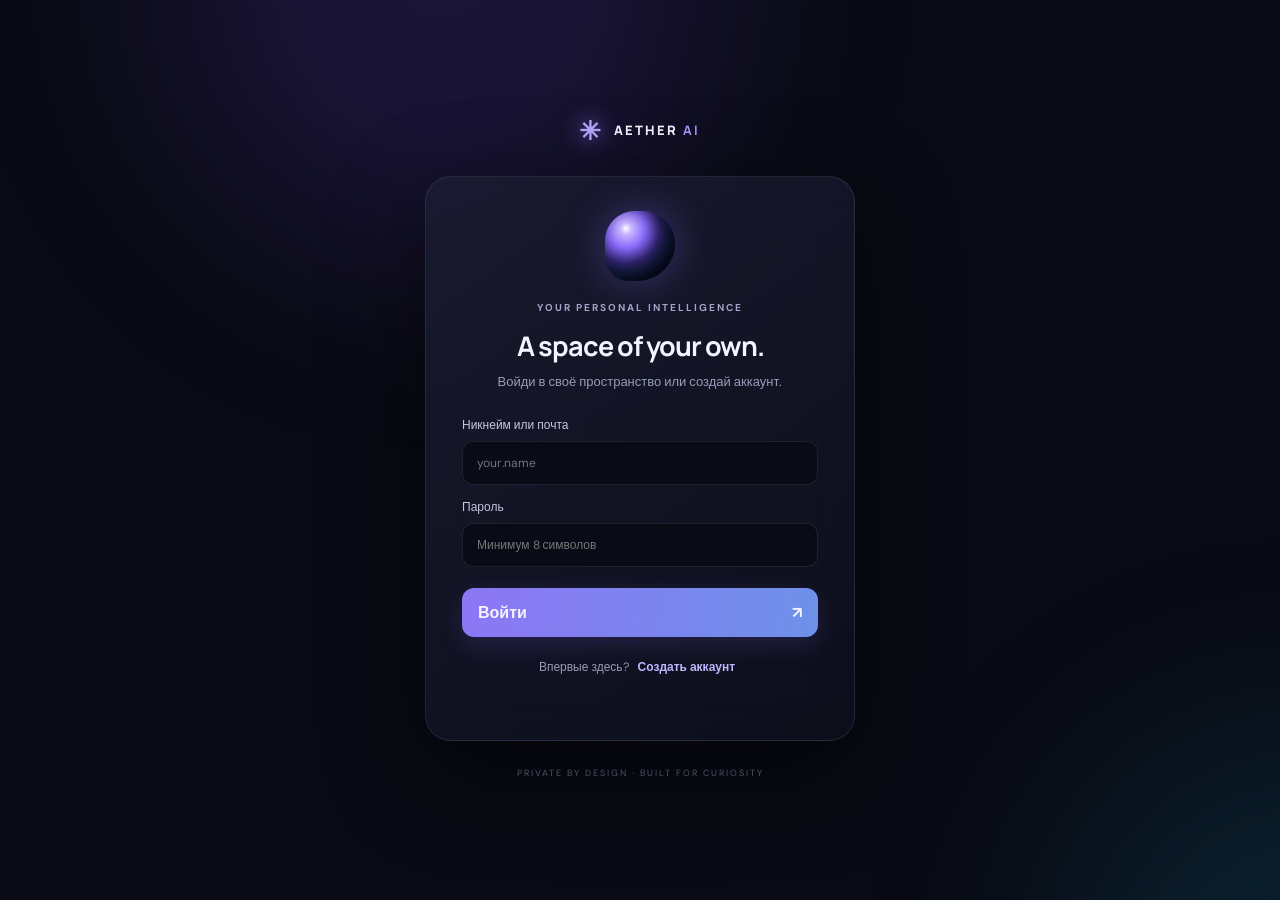
==== static/index.html @ 70b6709b "Rename index.html to static/index.html" ====
<!doctype html>
<html lang="ru">
<head>
  <meta charset="utf-8">
  <meta name="viewport" content="width=device-width, initial-scale=1, viewport-fit=cover">
  <meta name="theme-color" content="#090a13">
  <title>Aether AI — Your space to think</title>
  <link rel="preconnect" href="https://fonts.googleapis.com">
  <link href="https://fonts.googleapis.com/css2?family=DM+Sans:wght@400;500;600;700&family=Manrope:wght@400;500;600;700;800&display=swap" rel="stylesheet">
  <link rel="stylesheet" href="/static/styles.css">
</head>
<body>
  <div class="ambient ambient-a"></div><div class="ambient ambient-b"></div>
  <main id="authScreen" class="auth-screen">
    <div class="brand"><span class="brand-mark">✳</span><span>AETHER <b>AI</b></span></div>
    <section class="auth-card">
      <div class="auth-orb-mini"><span></span></div>
      <p class="eyebrow">YOUR PERSONAL INTELLIGENCE</p>
      <h1 id="authTitle">A space of your own.</h1>
      <p class="muted" id="authSubtitle">Войди в своё пространство или создай аккаунт.</p>
      <form id="authForm">
        <label>Никнейм или почта<input id="loginField" autocomplete="username" placeholder="your.name" required></label>
        <label id="emailLabel" class="hidden">Электронная почта<input id="emailField" type="email" autocomplete="email" placeholder="you@example.com"></label>
        <label>Пароль<input id="passwordField" type="password" autocomplete="current-password" minlength="8" placeholder="Минимум 8 символов" required></label>
        <button class="primary-btn" id="authSubmit" type="submit">Войти <span>↗</span></button>
      </form>
      <p class="auth-switch"><span id="switchText">Впервые здесь?</span> <button id="switchMode" type="button">Создать аккаунт</button></p>
      <p id="authError" class="error-line" role="status"></p>
    </section>
    <p class="auth-foot">PRIVATE BY DESIGN · BUILT FOR CURIOSITY</p>
  </main>

  <main id="appScreen" class="app-screen hidden">
    <aside class="sidebar">
      <a class="brand" href="#"><span class="brand-mark">✳</span><span>AETHER <b>AI</b></span></a>
      <button class="new-chat" id="newChat"><span>＋</span> Новый диалог</button>
      <div class="side-label">WORKSPACE</div>
      <button class="side-item active"><span>◉</span> Aether Assistant</button>
      <button class="side-item" id="futureEarth"><span>◎</span> Земля и погода <i>скоро</i></button>
      <button class="side-item" id="futureFiles"><span>⌘</span> Код и файлы <i>скоро</i></button>
      <div class="sidebar-bottom">
        <div class="status-pill"><span class="status-dot"></span> Система активна</div>
        <button class="user-chip" id="logoutBtn"><span class="avatar">A</span><span class="user-info"><b id="userName">Пользователь</b><small>Личный аккаунт</small></span><span class="logout-icon">↗</span></button>
      </div>
    </aside>
    <section class="workspace">
      <header class="topbar"><div class="mobile-brand"><span class="brand-mark">✳</span> AETHER AI</div><div class="top-caption"><span class="tiny-glow"></span> PERSONAL AI SPACE</div><button class="top-avatar" id="topLogout" title="Выйти">A</button></header>
      <div class="conversation" id="conversation">
        <div class="welcome-block" id="welcomeBlock">
          <div class="welcome-tag">AETHER · ONLINE</div>
          <h1>Think beyond<br><span>the ordinary.</span></h1>
          <p>Твоё пространство для идей, исследований и создания нового.</p>
        </div>
        <div class="orb-stage" id="orbStage" aria-label="Интерактивная сфера Aether AI">
          <div class="orb-halo halo-one"></div><div class="orb-halo halo-two"></div>
          <canvas id="orbCanvas" aria-label="Нажми, чтобы начать разговор"></canvas>
          <div class="orb-label" id="orbLabel"><span class="orb-label-dot"></span> TOUCH TO CONNECT</div>
        </div>
        <div class="quick-prompts" id="quickPrompts">
          <button data-prompt="Привет! Расскажи, что ты умеешь."><span>✧</span> Что ты умеешь?</button>
          <button data-prompt="Помоги придумать и спланировать новый проект."><span>⌁</span> Придумать проект</button>
          <button data-prompt="Объясни сложную идею простыми словами."><span>◌</span> Объяснить идею</button>
        </div>
        <div id="messages" class="messages" aria-live="polite"></div>
      </div>
      <footer class="composer-wrap">
        <form id="chatForm" class="composer">
          <button type="button" id="voiceButton" class="voice-btn" title="Голосовой ввод">⌁</button>
          <textarea id="messageInput" rows="1" placeholder="Спроси о чём угодно..." maxlength="8000"></textarea>
          <button type="submit" id="sendButton" class="send-btn" aria-label="Отправить">↑</button>
        </form>
        <div class="composer-note">Aether может ошибаться. Проверяй важную информацию.</div>
      </footer>
    </section>
  </main>
  <div id="toast" class="toast" role="status"></div>
  <script src="/static/app.js"></script>
</body>
</html>
---- static/styles.css ----
:root{color-scheme:dark;--bg:#090a13;--panel:rgba(20,22,38,.76);--line:rgba(208,213,255,.11);--text:#f4f3ff;--muted:#999bb8;--violet:#a78bfa;--cyan:#76e5ed;font-family:"DM Sans",sans-serif}*{box-sizing:border-box}body{margin:0;background:var(--bg);color:var(--text);min-height:100dvh;overflow:hidden}button,input,textarea{font:inherit}button{color:inherit;cursor:pointer}.ambient{position:fixed;pointer-events:none;filter:blur(100px);opacity:.22;border-radius:50%;z-index:0}.ambient-a{width:45vw;height:45vw;background:#563bb4;top:-24vw;left:12%}.ambient-b{width:38vw;height:38vw;background:#126a88;right:-20vw;bottom:-24vw}.hidden{display:none!important}.auth-screen{position:relative;z-index:1;min-height:100dvh;display:flex;flex-direction:column;align-items:center;justify-content:center;padding:28px 18px}.brand{display:flex;align-items:center;gap:10px;text-decoration:none;color:var(--text);font:800 13px Manrope,sans-serif;letter-spacing:2.1px}.brand b{color:#a99aff}.brand-mark{font-size:26px;color:#b5a6ff;text-shadow:0 0 22px #9274ff}.auth-screen>.brand{margin-bottom:28px}.auth-card{width:min(100%,430px);padding:34px 36px 25px;border:1px solid var(--line);border-radius:26px;background:linear-gradient(145deg,rgba(26,28,49,.88),rgba(13,15,28,.9));box-shadow:0 30px 100px #0007;backdrop-filter:blur(24px)}.auth-orb-mini{height:70px;width:70px;margin:0 auto 20px;border-radius:48% 52% 61% 39%;background:radial-gradient(circle at 30% 25%,#fff 0,#c9b6ff 8%,#8b6cff 27%,#3e2d88 48%,#142c54 68%,#0d101e 76%);box-shadow:inset -10px -10px 22px #060816,0 0 42px #8e6dff55;animation:float 5s ease-in-out infinite}.eyebrow,.welcome-tag,.side-label{font-size:10px;letter-spacing:2px;color:#a5a3ca;font-weight:700}.eyebrow{text-align:center}.auth-card h1{text-align:center;font:700 27px Manrope,sans-serif;letter-spacing:-1px;margin:13px 0 8px}.muted{text-align:center;color:var(--muted);font-size:13px;line-height:1.6;margin:0 0 25px}.auth-card label{display:block;font-size:12px;color:#c5c5df;margin:14px 0}.auth-card input{display:block;width:100%;margin-top:8px;padding:13px 14px;border-radius:11px;border:1px solid #ffffff16;background:#090b17;color:white;outline:none}.auth-card input:focus{border-color:#9c86ff99;box-shadow:0 0 0 3px #9274ff18}.primary-btn{width:100%;display:flex;justify-content:space-between;align-items:center;border:0;border-radius:12px;padding:14px 16px;margin-top:21px;background:linear-gradient(100deg,#8d76f5,#6d91e9);font-weight:700;box-shadow:0 8px 25px #7865e333}.primary-btn:disabled{opacity:.6}.auth-switch{text-align:center;color:var(--muted);font-size:12px;margin:21px 0 0}.auth-switch button{background:none;border:0;color:#c1b5ff;font-weight:700}.error-line{color:#ff9eae;font-size:12px;min-height:15px;text-align:center}.auth-foot{font-size:9px;letter-spacing:2px;color:#666985;margin-top:26px}.app-screen{position:relative;z-index:1;display:flex;height:100dvh;width:100vw}.sidebar{width:250px;flex:0 0 250px;border-right:1px solid var(--line);background:#0d0e19c9;backdrop-filter:blur(20px);padding:25px 16px 14px;display:flex;flex-direction:column}.sidebar .brand{padding:0 10px 34px}.new-chat{width:100%;text-align:left;padding:12px 13px;border:1px solid #a99aff30;background:#a18aff0b;border-radius:12px;font-size:12px}.new-chat span{font-size:18px;margin-right:8px;color:#b9a9ff}.side-label{margin:31px 10px 12px;font-size:9px}.side-item{display:flex;align-items:center;gap:11px;width:100%;border:0;background:transparent;text-align:left;color:#a8a9c1;border-radius:10px;padding:12px 10px;font-size:12px;margin:2px 0}.side-item span{font-size:17px;color:#a9a1e7}.side-item.active{color:#f3f0ff;background:#a99aff15}.side-item i{font-size:9px;color:#6f718b;font-style:normal;margin-left:auto}.sidebar-bottom{margin-top:auto}.status-pill{font-size:10px;color:#9ea4bb;padding:12px 10px;display:flex;align-items:center;gap:8px}.status-dot{width:6px;height:6px;border-radius:50%;background:#65e0b0;box-shadow:0 0 10px #65e0b0}.user-chip{display:flex;align-items:center;gap:10px;padding:11px 8px;width:100%;background:transparent;border:1px solid var(--line);border-radius:12px;text-align:left}.avatar,.top-avatar{display:grid;place-items:center;border-radius:50%;background:linear-gradient(140deg,#9e8cff,#5b78bb);font-weight:700}.avatar{width:32px;height:32px;font-size:12px}.user-info{display:flex;flex-direction:column;gap:3px;min-width:0}.user-info b{font-size:11px}.user-info small{font-size:9px;color:var(--muted)}.logout-icon{margin-left:auto;color:#8588a4}.workspace{display:flex;flex-direction:column;min-width:0;flex:1}.topbar{height:62px;flex:0 0 62px;display:flex;align-items:center;justify-content:center;border-bottom:1px solid var(--line);position:relative}.top-caption{font-size:9px;letter-spacing:2px;color:#8587a7;display:flex;align-items:center;gap:9px}.tiny-glow{width:5px;height:5px;border-radius:50%;background:#9c88ff;box-shadow:0 0 10px #9c88ff}.top-avatar{position:absolute;right:24px;width:30px;height:30px;border:0;font-size:11px}.mobile-brand{display:none}.conversation{flex:1;min-height:0;overflow-y:auto;display:flex;flex-direction:column;align-items:center;padding:20px 24px 0;scrollbar-width:thin;scrollbar-color:#292a42 transparent}.welcome-block{text-align:center;margin-top:clamp(8px,4vh,42px);z-index:1}.welcome-tag{display:inline-block;border:1px solid #a998ff2e;background:#a998ff0b;border-radius:30px;padding:7px 11px;font-size:8px;letter-spacing:1.6px}.welcome-block h1{font:600 clamp(31px,4vw,49px)/1.13 Manrope,sans-serif;letter-spacing:-2px;margin:17px 0 10px}.welcome-block h1 span{background:linear-gradient(90deg,#c5b6ff,#7ddde9,#a78bfa);background-clip:text;color:transparent}.welcome-block p{font-size:12px;color:var(--muted);margin:0}.orb-stage{position:relative;width:min(39vw,350px);height:min(39vw,350px);min-width:230px;min-height:230px;max-width:350px;max-height:350px;margin:0 auto;display:grid;place-items:center;touch-action:pan-y;cursor:pointer;user-select:none}.orb-stage canvas{position:relative;width:100%;height:100%;z-index:2;filter:drop-shadow(0 0 30px #6b58e433)}.orb-halo{position:absolute;border-radius:50%;pointer-events:none}.halo-one{width:77%;height:77%;border:1px solid #b6a5ff13;box-shadow:0 0 70px #7862ff15,inset 0 0 60px #7c61ff0a}.halo-two{width:96%;height:96%;border:1px solid #83e8ef0a;transform:rotateX(66deg) rotate(-25deg)}.orb-label{position:absolute;bottom:4px;display:flex;align-items:center;gap:7px;font-size:8px;letter-spacing:2px;color:#9b9db9;z-index:3;pointer-events:none}.orb-label-dot{width:5px;height:5px;border-radius:50%;background:#a18cff;box-shadow:0 0 8px #a18cff}.quick-prompts{display:flex;flex-wrap:wrap;justify-content:center;gap:9px;margin:7px 0 24px;max-width:700px}.quick-prompts button{border:1px solid var(--line);border-radius:30px;background:#ffffff04;color:#c3c3db;font-size:11px;padding:10px 14px}.quick-prompts button span{color:#b3a0ff;margin-right:6px}.quick-prompts button:hover{background:#a18cff12;border-color:#a18cff44}.messages{width:min(100%,760px);display:flex;flex-direction:column;gap:15px;padding:8px 0 22px}.message{display:flex;gap:10px;max-width:92%;animation:rise .25s ease-out}.message.user{align-self:flex-end;flex-direction:row-reverse}.message .message-avatar{width:27px;height:27px;flex:0 0 27px;border-radius:50%;display:grid;place-items:center;background:#a18cff19;color:#c1b4ff;font-size:12px}.message.user .message-avatar{background:#243451;color:#a7dbe9}.message-body{font-size:13px;line-height:1.65;white-space:pre-wrap;overflow-wrap:anywhere;padding:10px 13px;border:1px solid var(--line);border-radius:4px 14px 14px 14px;background:#151626aa}.message.user .message-body{background:#28263e;border-radius:14px 4px 14px 14px}.composer-wrap{width:min(100%,820px);padding:10px 22px 17px;margin:0 auto}.composer{display:flex;align-items:flex-end;gap:10px;border:1px solid #b9b5e326;background:#151624df;border-radius:17px;padding:9px 10px;box-shadow:0 10px 50px #0002}.composer:focus-within{border-color:#a18cff66}.composer textarea{flex:1;min-width:0;max-height:150px;resize:none;outline:none;border:0;background:transparent;color:white;padding:10px 0;font-size:13px;line-height:1.5}.composer textarea::placeholder{color:#73758f}.voice-btn,.send-btn{width:37px;height:37px;flex:0 0 37px;border-radius:12px;border:1px solid var(--line);background:#ffffff06;color:#c2b7ff;font-size:22px}.send-btn{background:linear-gradient(135deg,#a18cff,#6d9ee9);color:white;border:0;font-size:21px}.voice-btn.listening{background:#632e4c;color:#ffb7d4;box-shadow:0 0 0 4px #ff75b01b}.composer-note{text-align:center;color:#676a86;font-size:9px;margin-top:9px}.toast{position:fixed;bottom:24px;left:50%;transform:translate(-50%,20px);opacity:0;pointer-events:none;background:#27283c;border:1px solid var(--line);border-radius:12px;padding:11px 15px;font-size:12px;z-index:10;transition:.25s}.toast.show{opacity:1;transform:translate(-50%,0)}@keyframes float{50%{transform:translateY(-6px) rotate(8deg)}}@keyframes rise{from{opacity:0;transform:translateY(7px)}to{opacity:1;transform:translateY(0)}}@media(min-width:1200px){.conversation{padding-top:25px}.welcome-block{margin-top:3vh}}@media(max-width:700px){body{overflow:hidden}.sidebar{display:none}.topbar{height:52px;flex-basis:52px;justify-content:flex-start;padding-left:18px}.top-caption{display:none}.mobile-brand{display:flex;align-items:center;gap:8px;font:800 11px Manrope;letter-spacing:1.5px}.mobile-brand .brand-mark{font-size:20px}.top-avatar{right:16px}.conversation{padding:10px 15px 0}.welcome-block{margin-top:3vh}.welcome-block h1{font-size:36px;letter-spacing:-1.5px}.welcome-block p{max-width:300px;line-height:1.5}.orb-stage{width:min(78vw,330px);height:min(78vw,330px);min-width:220px;min-height:220px;margin-top:3px}.quick-prompts{margin:0 0 12px;gap:7px}.quick-prompts button{font-size:10px;padding:9px 11px}.composer-wrap{padding:8px 11px max(12px,env(safe-area-inset-bottom))}.composer{border-radius:15px;gap:7px;padding:7px}.composer textarea{font-size:14px}.composer-note{font-size:8px}.auth-card{padding:28px 23px 22px}.auth-card h1{font-size:24px}.message{max-width:98%}}@media(max-height:720px) and (min-width:701px){.welcome-block{margin-top:0}.welcome-block h1{font-size:34px}.orb-stage{width:250px;height:250px;min-width:250px;min-height:250px}.quick-prompts{margin-bottom:8px}}@media(prefers-reduced-motion:reduce){*,*::before,*::after{animation-duration:.01ms!important;transition-duration:.01ms!important;scroll-behavior:auto!important}}
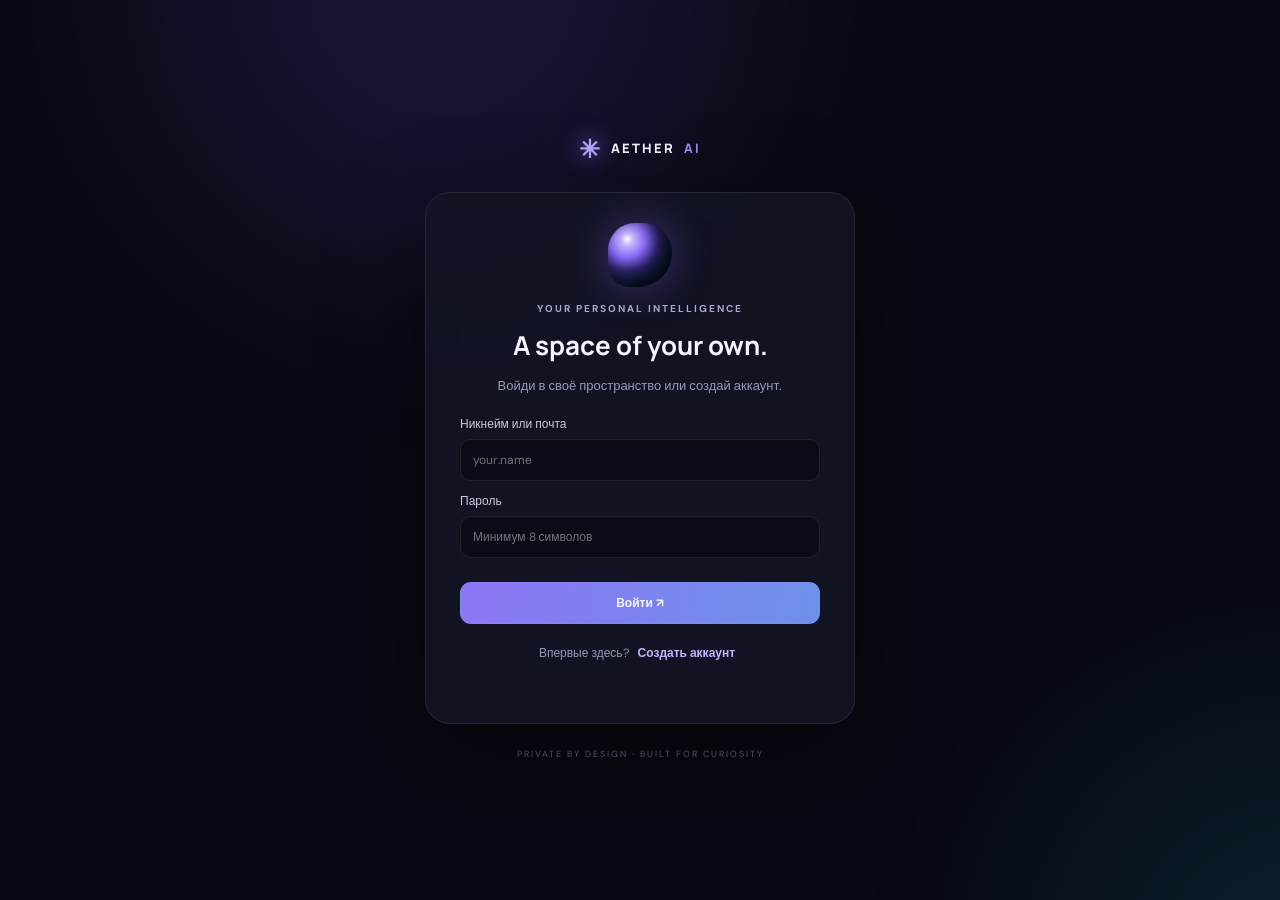
==== commit c4a59ac1: "Rename index.html to static/index.html" ====
--- a/static/index.html
+++ b/static/index.html
@@ -1,79 +1,9 @@
-<!doctype html>
-<html lang="ru">
-<head>
-  <meta charset="utf-8">
-  <meta name="viewport" content="width=device-width, initial-scale=1, viewport-fit=cover">
-  <meta name="theme-color" content="#090a13">
-  <title>Aether AI — Your space to think</title>
-  <link rel="preconnect" href="https://fonts.googleapis.com">
-  <link href="https://fonts.googleapis.com/css2?family=DM+Sans:wght@400;500;600;700&family=Manrope:wght@400;500;600;700;800&display=swap" rel="stylesheet">
-  <link rel="stylesheet" href="/static/styles.css">
-</head>
-<body>
-  <div class="ambient ambient-a"></div><div class="ambient ambient-b"></div>
-  <main id="authScreen" class="auth-screen">
-    <div class="brand"><span class="brand-mark">✳</span><span>AETHER <b>AI</b></span></div>
-    <section class="auth-card">
-      <div class="auth-orb-mini"><span></span></div>
-      <p class="eyebrow">YOUR PERSONAL INTELLIGENCE</p>
-      <h1 id="authTitle">A space of your own.</h1>
-      <p class="muted" id="authSubtitle">Войди в своё пространство или создай аккаунт.</p>
-      <form id="authForm">
-        <label>Никнейм или почта<input id="loginField" autocomplete="username" placeholder="your.name" required></label>
-        <label id="emailLabel" class="hidden">Электронная почта<input id="emailField" type="email" autocomplete="email" placeholder="you@example.com"></label>
-        <label>Пароль<input id="passwordField" type="password" autocomplete="current-password" minlength="8" placeholder="Минимум 8 символов" required></label>
-        <button class="primary-btn" id="authSubmit" type="submit">Войти <span>↗</span></button>
-      </form>
-      <p class="auth-switch"><span id="switchText">Впервые здесь?</span> <button id="switchMode" type="button">Создать аккаунт</button></p>
-      <p id="authError" class="error-line" role="status"></p>
-    </section>
-    <p class="auth-foot">PRIVATE BY DESIGN · BUILT FOR CURIOSITY</p>
-  </main>
-
-  <main id="appScreen" class="app-screen hidden">
-    <aside class="sidebar">
-      <a class="brand" href="#"><span class="brand-mark">✳</span><span>AETHER <b>AI</b></span></a>
-      <button class="new-chat" id="newChat"><span>＋</span> Новый диалог</button>
-      <div class="side-label">WORKSPACE</div>
-      <button class="side-item active"><span>◉</span> Aether Assistant</button>
-      <button class="side-item" id="futureEarth"><span>◎</span> Земля и погода <i>скоро</i></button>
-      <button class="side-item" id="futureFiles"><span>⌘</span> Код и файлы <i>скоро</i></button>
-      <div class="sidebar-bottom">
-        <div class="status-pill"><span class="status-dot"></span> Система активна</div>
-        <button class="user-chip" id="logoutBtn"><span class="avatar">A</span><span class="user-info"><b id="userName">Пользователь</b><small>Личный аккаунт</small></span><span class="logout-icon">↗</span></button>
-      </div>
-    </aside>
-    <section class="workspace">
-      <header class="topbar"><div class="mobile-brand"><span class="brand-mark">✳</span> AETHER AI</div><div class="top-caption"><span class="tiny-glow"></span> PERSONAL AI SPACE</div><button class="top-avatar" id="topLogout" title="Выйти">A</button></header>
-      <div class="conversation" id="conversation">
-        <div class="welcome-block" id="welcomeBlock">
-          <div class="welcome-tag">AETHER · ONLINE</div>
-          <h1>Think beyond<br><span>the ordinary.</span></h1>
-          <p>Твоё пространство для идей, исследований и создания нового.</p>
-        </div>
-        <div class="orb-stage" id="orbStage" aria-label="Интерактивная сфера Aether AI">
-          <div class="orb-halo halo-one"></div><div class="orb-halo halo-two"></div>
-          <canvas id="orbCanvas" aria-label="Нажми, чтобы начать разговор"></canvas>
-          <div class="orb-label" id="orbLabel"><span class="orb-label-dot"></span> TOUCH TO CONNECT</div>
-        </div>
-        <div class="quick-prompts" id="quickPrompts">
-          <button data-prompt="Привет! Расскажи, что ты умеешь."><span>✧</span> Что ты умеешь?</button>
-          <button data-prompt="Помоги придумать и спланировать новый проект."><span>⌁</span> Придумать проект</button>
-          <button data-prompt="Объясни сложную идею простыми словами."><span>◌</span> Объяснить идею</button>
-        </div>
-        <div id="messages" class="messages" aria-live="polite"></div>
-      </div>
-      <footer class="composer-wrap">
-        <form id="chatForm" class="composer">
-          <button type="button" id="voiceButton" class="voice-btn" title="Голосовой ввод">⌁</button>
-          <textarea id="messageInput" rows="1" placeholder="Спроси о чём угодно..." maxlength="8000"></textarea>
-          <button type="submit" id="sendButton" class="send-btn" aria-label="Отправить">↑</button>
-        </form>
-        <div class="composer-note">Aether может ошибаться. Проверяй важную информацию.</div>
-      </footer>
-    </section>
-  </main>
-  <div id="toast" class="toast" role="status"></div>
-  <script src="/static/app.js"></script>
-</body>
-</html>
+<!doctype html><html lang="ru"><head><meta charset="utf-8"><meta name="viewport" content="width=device-width,initial-scale=1,viewport-fit=cover"><meta name="theme-color" content="#080a13"><title>Aether AI — Intelligence, beyond</title><link rel="preconnect" href="https://fonts.googleapis.com"><link href="https://fonts.googleapis.com/css2?family=DM+Sans:wght@400;500;600;700&family=Manrope:wght@400;500;600;700;800&display=swap" rel="stylesheet"><link rel="stylesheet" href="https://cesium.com/downloads/cesiumjs/releases/1.127/Build/Cesium/Widgets/widgets.css"><link rel="stylesheet" href="/static/styles.css"></head><body><div class="ambient a"></div><div class="ambient b"></div>
+<main id="authScreen" class="auth-screen"><div class="brand"><span class="brand-mark">✳</span>AETHER <b>AI</b></div><section class="auth-card"><div class="auth-orb-mini"></div><p class="eyebrow">YOUR PERSONAL INTELLIGENCE</p><h1 id="authTitle">A space of your own.</h1><p class="muted" id="authSubtitle">Войди в своё пространство или создай аккаунт.</p><form id="authForm"><label id="loginLabel">Никнейм или почта<input id="loginField" autocomplete="username" required placeholder="your.name"></label><label id="emailLabel" class="hidden">Электронная почта<input id="emailField" type="email" autocomplete="email"></label><label>Пароль<input id="passwordField" type="password" minlength="8" autocomplete="current-password" required placeholder="Минимум 8 символов"></label><button class="primary" id="authSubmit">Войти ↗</button></form><p class="auth-switch"><span id="switchText">Впервые здесь?</span> <button id="switchMode" type="button">Создать аккаунт</button></p><p id="authError" class="error" role="status"></p></section><p class="foot">PRIVATE BY DESIGN · BUILT FOR CURIOSITY</p></main>
+<main id="appScreen" class="app hidden"><aside class="sidebar"><a class="brand"><span class="brand-mark">✳</span>AETHER <b>AI</b></a><button id="newChat" class="new-chat">＋ Новый диалог</button><div class="side-label">WORKSPACE</div><button class="nav active" data-view="chat">◉ <span>AI Assistant</span></button><button class="nav" data-view="earth">◎ <span>Земля и погода</span></button><button class="nav" data-view="create">✧ <span>Создание</span></button><button class="nav" data-view="github">⌘ <span>GitHub Lab</span></button><div class="side-bottom"><div id="integrationStatus" class="status">Проверка интеграций…</div><button id="logoutBtn" class="user-chip"><span class="avatar">A</span><span><b id="userName">Пользователь</b><small>Личный аккаунт</small></span><span class="logout-icon">↗</span></button></div></aside>
+<section class="workspace"><header class="topbar"><div class="mobile-brand">✳ AETHER AI</div><div class="top-caption"><span class="pulse"></span><span id="topTitle">PERSONAL AI SPACE</span></div><button id="topLogout" class="top-avatar">A</button></header>
+<section id="view-chat" class="view chat-view"><div class="conversation" id="conversation"><div class="welcome" id="welcomeBlock"><div class="tag">AETHER · ONLINE</div><h1>Think beyond<br><span>the ordinary.</span></h1><p>Твоё пространство для идей, исследований и создания нового.</p></div><div class="orb-stage" id="orbStage"><div class="halo h1"></div><div class="halo h2"></div><canvas id="orbCanvas" aria-label="Нажми, чтобы говорить с Aether"></canvas><div id="orbLabel" class="orb-label">● TOUCH TO TALK</div></div><div class="quick" id="quickPrompts"><button data-prompt="Привет! Расскажи, что ты умеешь.">✧ Что ты умеешь?</button><button data-prompt="Помоги придумать и спланировать новый проект.">⌁ Придумать проект</button><button data-prompt="Объясни сложную идею простыми словами.">◌ Объяснить идею</button></div><div id="messages" class="messages"></div></div><footer class="composer-wrap"><form id="chatForm" class="composer"><button type="button" id="voiceButton" title="Голосовой ввод">⌁</button><textarea id="messageInput" rows="1" maxlength="8000" placeholder="Спроси о чём угодно…"></textarea><button type="button" id="speakToggle" title="Включить/выключить голосовой ответ">🔊</button><button id="sendButton" class="send" aria-label="Отправить">↑</button></form><div class="note">Aether может ошибаться. Проверяй важную информацию.</div></footer></section>
+<section id="view-earth" class="view hidden"><div class="earth-toolbar"><div><h2>Земля, как живая система</h2><p>3D-глобус, рельеф, спутниковая карта и погодные данные.</p></div><div class="earth-controls"><button data-map="satellite" class="chip selected">Спутник</button><button data-map="street" class="chip">Карта</button><button id="terrainToggle" class="chip selected">3D-рельеф</button></div></div><div class="earth-layout"><div id="cesiumContainer" class="globe"></div><aside class="earth-panel"><label>Погода по городу<input id="weatherPlace" placeholder="Например, Tel Aviv"></label><button id="weatherSearch" class="primary">Показать погоду</button><div id="weatherResult" class="weather-result"><p class="muted">Введи город, чтобы получить текущие условия и прогноз.</p></div><div class="weather-layers"><h3>Погодные слои</h3><label><input type="checkbox" data-weather-layer="clouds_new" id="cloudLayer"> Облачность</label><label><input type="checkbox" data-weather-layer="precipitation_new" id="precipLayer"> Осадки</label><label><input type="checkbox" data-weather-layer="temp_new" id="tempLayer"> Температура</label><label><input type="checkbox" data-weather-layer="wind_new" id="windLayer"> Ветер</label><label><input type="checkbox" data-weather-layer="pressure_new" id="pressureLayer"> Давление</label><p class="muted small">Наличие погодных тайлов зависит от тарифа OpenWeather. Температура, ветер и осадки также доступны в карточке выбранного города.</p></div><button id="locateMe" class="secondary">◎ Перейти к моему месту</button></aside></div></section>
+<section id="view-create" class="view hidden"><div class="page-head"><div class="tag">CREATIVE STUDIO</div><h2>Создавай новое</h2><p>Генерация изображений, кода и файлов с помощью подключённых моделей.</p></div><div class="tool-grid"><article class="tool-card"><div class="tool-icon">✦</div><h3>Генерация изображений</h3><p>Опиши сцену — Cloudflare Workers AI создаст изображение.</p><textarea id="imagePrompt" rows="4" placeholder="Кинематографичный вид Земли из космоса…"></textarea><button id="generateImage" class="primary">Создать изображение</button><div id="imageOutput" class="image-output"></div></article><article class="tool-card"><div class="tool-icon">{ }</div><h3>Код и файлы</h3><p>Сгенерируй содержимое файла и скачай его на устройство.</p><input id="fileName" value="app.py" placeholder="Имя файла"><textarea id="codePrompt" rows="4" placeholder="Создай FastAPI endpoint для…"></textarea><button id="generateCode" class="primary">Сгенерировать файл</button><pre id="codeOutput" class="code-output hidden"></pre><button id="downloadCode" class="secondary hidden">↓ Скачать файл</button></article></div></section>
+<section id="view-github" class="view hidden"><div class="page-head"><div class="tag">DEVELOPER WORKSPACE</div><h2>GitHub Lab</h2><p>Изучи структуру репозитория и подготовь изменение. Ничего не записывается без отдельного подтверждения.</p></div><article class="tool-card github-card"><label>URL репозитория<input id="repoUrl" placeholder="https://github.com/owner/repository"></label><button id="analyzeRepo" class="primary">Анализировать репозиторий</button><div id="repoSummary"></div></article><article class="tool-card github-card"><h3>Подготовить изменение файла</h3><p class="muted">После проверки содержимого ты отдельно подтвердишь запись в GitHub. Токену нужны права на содержимое репозитория.</p><div class="field-grid"><label>Владелец<input id="ghOwner" placeholder="owner"></label><label>Репозиторий<input id="ghRepo" placeholder="repository"></label><label>Ветка<input id="ghBranch" value="main"></label><label>Путь к файлу<input id="ghPath" placeholder="src/example.py"></label></div><label>Сообщение коммита<input id="ghMessage" value="Update via Aether AI"></label><label>Полное содержимое файла<textarea id="ghContent" rows="9" placeholder="Вставь или подготовь полный новый файл"></textarea></label><button id="previewChange" class="secondary">Проверить изменение</button><div id="changePreview" class="change-preview hidden"></div><button id="applyChange" class="danger hidden">Подтвердить запись в GitHub</button></article></section>
+</section></main><div id="toast" class="toast" role="status"></div><script src="https://cesium.com/downloads/cesiumjs/releases/1.127/Build/Cesium/Cesium.js"></script><script src="/static/app.js"></script></body></html>
--- a/static/styles.css
+++ b/static/styles.css
@@ -1 +1 @@
-:root{color-scheme:dark;--bg:#090a13;--panel:rgba(20,22,38,.76);--line:rgba(208,213,255,.11);--text:#f4f3ff;--muted:#999bb8;--violet:#a78bfa;--cyan:#76e5ed;font-family:"DM Sans",sans-serif}*{box-sizing:border-box}body{margin:0;background:var(--bg);color:var(--text);min-height:100dvh;overflow:hidden}button,input,textarea{font:inherit}button{color:inherit;cursor:pointer}.ambient{position:fixed;pointer-events:none;filter:blur(100px);opacity:.22;border-radius:50%;z-index:0}.ambient-a{width:45vw;height:45vw;background:#563bb4;top:-24vw;left:12%}.ambient-b{width:38vw;height:38vw;background:#126a88;right:-20vw;bottom:-24vw}.hidden{display:none!important}.auth-screen{position:relative;z-index:1;min-height:100dvh;display:flex;flex-direction:column;align-items:center;justify-content:center;padding:28px 18px}.brand{display:flex;align-items:center;gap:10px;text-decoration:none;color:var(--text);font:800 13px Manrope,sans-serif;letter-spacing:2.1px}.brand b{color:#a99aff}.brand-mark{font-size:26px;color:#b5a6ff;text-shadow:0 0 22px #9274ff}.auth-screen>.brand{margin-bottom:28px}.auth-card{width:min(100%,430px);padding:34px 36px 25px;border:1px solid var(--line);border-radius:26px;background:linear-gradient(145deg,rgba(26,28,49,.88),rgba(13,15,28,.9));box-shadow:0 30px 100px #0007;backdrop-filter:blur(24px)}.auth-orb-mini{height:70px;width:70px;margin:0 auto 20px;border-radius:48% 52% 61% 39%;background:radial-gradient(circle at 30% 25%,#fff 0,#c9b6ff 8%,#8b6cff 27%,#3e2d88 48%,#142c54 68%,#0d101e 76%);box-shadow:inset -10px -10px 22px #060816,0 0 42px #8e6dff55;animation:float 5s ease-in-out infinite}.eyebrow,.welcome-tag,.side-label{font-size:10px;letter-spacing:2px;color:#a5a3ca;font-weight:700}.eyebrow{text-align:center}.auth-card h1{text-align:center;font:700 27px Manrope,sans-serif;letter-spacing:-1px;margin:13px 0 8px}.muted{text-align:center;color:var(--muted);font-size:13px;line-height:1.6;margin:0 0 25px}.auth-card label{display:block;font-size:12px;color:#c5c5df;margin:14px 0}.auth-card input{display:block;width:100%;margin-top:8px;padding:13px 14px;border-radius:11px;border:1px solid #ffffff16;background:#090b17;color:white;outline:none}.auth-card input:focus{border-color:#9c86ff99;box-shadow:0 0 0 3px #9274ff18}.primary-btn{width:100%;display:flex;justify-content:space-between;align-items:center;border:0;border-radius:12px;padding:14px 16px;margin-top:21px;background:linear-gradient(100deg,#8d76f5,#6d91e9);font-weight:700;box-shadow:0 8px 25px #7865e333}.primary-btn:disabled{opacity:.6}.auth-switch{text-align:center;color:var(--muted);font-size:12px;margin:21px 0 0}.auth-switch button{background:none;border:0;color:#c1b5ff;font-weight:700}.error-line{color:#ff9eae;font-size:12px;min-height:15px;text-align:center}.auth-foot{font-size:9px;letter-spacing:2px;color:#666985;margin-top:26px}.app-screen{position:relative;z-index:1;display:flex;height:100dvh;width:100vw}.sidebar{width:250px;flex:0 0 250px;border-right:1px solid var(--line);background:#0d0e19c9;backdrop-filter:blur(20px);padding:25px 16px 14px;display:flex;flex-direction:column}.sidebar .brand{padding:0 10px 34px}.new-chat{width:100%;text-align:left;padding:12px 13px;border:1px solid #a99aff30;background:#a18aff0b;border-radius:12px;font-size:12px}.new-chat span{font-size:18px;margin-right:8px;color:#b9a9ff}.side-label{margin:31px 10px 12px;font-size:9px}.side-item{display:flex;align-items:center;gap:11px;width:100%;border:0;background:transparent;text-align:left;color:#a8a9c1;border-radius:10px;padding:12px 10px;font-size:12px;margin:2px 0}.side-item span{font-size:17px;color:#a9a1e7}.side-item.active{color:#f3f0ff;background:#a99aff15}.side-item i{font-size:9px;color:#6f718b;font-style:normal;margin-left:auto}.sidebar-bottom{margin-top:auto}.status-pill{font-size:10px;color:#9ea4bb;padding:12px 10px;display:flex;align-items:center;gap:8px}.status-dot{width:6px;height:6px;border-radius:50%;background:#65e0b0;box-shadow:0 0 10px #65e0b0}.user-chip{display:flex;align-items:center;gap:10px;padding:11px 8px;width:100%;background:transparent;border:1px solid var(--line);border-radius:12px;text-align:left}.avatar,.top-avatar{display:grid;place-items:center;border-radius:50%;background:linear-gradient(140deg,#9e8cff,#5b78bb);font-weight:700}.avatar{width:32px;height:32px;font-size:12px}.user-info{display:flex;flex-direction:column;gap:3px;min-width:0}.user-info b{font-size:11px}.user-info small{font-size:9px;color:var(--muted)}.logout-icon{margin-left:auto;color:#8588a4}.workspace{display:flex;flex-direction:column;min-width:0;flex:1}.topbar{height:62px;flex:0 0 62px;display:flex;align-items:center;justify-content:center;border-bottom:1px solid var(--line);position:relative}.top-caption{font-size:9px;letter-spacing:2px;color:#8587a7;display:flex;align-items:center;gap:9px}.tiny-glow{width:5px;height:5px;border-radius:50%;background:#9c88ff;box-shadow:0 0 10px #9c88ff}.top-avatar{position:absolute;right:24px;width:30px;height:30px;border:0;font-size:11px}.mobile-brand{display:none}.conversation{flex:1;min-height:0;overflow-y:auto;display:flex;flex-direction:column;align-items:center;padding:20px 24px 0;scrollbar-width:thin;scrollbar-color:#292a42 transparent}.welcome-block{text-align:center;margin-top:clamp(8px,4vh,42px);z-index:1}.welcome-tag{display:inline-block;border:1px solid #a998ff2e;background:#a998ff0b;border-radius:30px;padding:7px 11px;font-size:8px;letter-spacing:1.6px}.welcome-block h1{font:600 clamp(31px,4vw,49px)/1.13 Manrope,sans-serif;letter-spacing:-2px;margin:17px 0 10px}.welcome-block h1 span{background:linear-gradient(90deg,#c5b6ff,#7ddde9,#a78bfa);background-clip:text;color:transparent}.welcome-block p{font-size:12px;color:var(--muted);margin:0}.orb-stage{position:relative;width:min(39vw,350px);height:min(39vw,350px);min-width:230px;min-height:230px;max-width:350px;max-height:350px;margin:0 auto;display:grid;place-items:center;touch-action:pan-y;cursor:pointer;user-select:none}.orb-stage canvas{position:relative;width:100%;height:100%;z-index:2;filter:drop-shadow(0 0 30px #6b58e433)}.orb-halo{position:absolute;border-radius:50%;pointer-events:none}.halo-one{width:77%;height:77%;border:1px solid #b6a5ff13;box-shadow:0 0 70px #7862ff15,inset 0 0 60px #7c61ff0a}.halo-two{width:96%;height:96%;border:1px solid #83e8ef0a;transform:rotateX(66deg) rotate(-25deg)}.orb-label{position:absolute;bottom:4px;display:flex;align-items:center;gap:7px;font-size:8px;letter-spacing:2px;color:#9b9db9;z-index:3;pointer-events:none}.orb-label-dot{width:5px;height:5px;border-radius:50%;background:#a18cff;box-shadow:0 0 8px #a18cff}.quick-prompts{display:flex;flex-wrap:wrap;justify-content:center;gap:9px;margin:7px 0 24px;max-width:700px}.quick-prompts button{border:1px solid var(--line);border-radius:30px;background:#ffffff04;color:#c3c3db;font-size:11px;padding:10px 14px}.quick-prompts button span{color:#b3a0ff;margin-right:6px}.quick-prompts button:hover{background:#a18cff12;border-color:#a18cff44}.messages{width:min(100%,760px);display:flex;flex-direction:column;gap:15px;padding:8px 0 22px}.message{display:flex;gap:10px;max-width:92%;animation:rise .25s ease-out}.message.user{align-self:flex-end;flex-direction:row-reverse}.message .message-avatar{width:27px;height:27px;flex:0 0 27px;border-radius:50%;display:grid;place-items:center;background:#a18cff19;color:#c1b4ff;font-size:12px}.message.user .message-avatar{background:#243451;color:#a7dbe9}.message-body{font-size:13px;line-height:1.65;white-space:pre-wrap;overflow-wrap:anywhere;padding:10px 13px;border:1px solid var(--line);border-radius:4px 14px 14px 14px;background:#151626aa}.message.user .message-body{background:#28263e;border-radius:14px 4px 14px 14px}.composer-wrap{width:min(100%,820px);padding:10px 22px 17px;margin:0 auto}.composer{display:flex;align-items:flex-end;gap:10px;border:1px solid #b9b5e326;background:#151624df;border-radius:17px;padding:9px 10px;box-shadow:0 10px 50px #0002}.composer:focus-within{border-color:#a18cff66}.composer textarea{flex:1;min-width:0;max-height:150px;resize:none;outline:none;border:0;background:transparent;color:white;padding:10px 0;font-size:13px;line-height:1.5}.composer textarea::placeholder{color:#73758f}.voice-btn,.send-btn{width:37px;height:37px;flex:0 0 37px;border-radius:12px;border:1px solid var(--line);background:#ffffff06;color:#c2b7ff;font-size:22px}.send-btn{background:linear-gradient(135deg,#a18cff,#6d9ee9);color:white;border:0;font-size:21px}.voice-btn.listening{background:#632e4c;color:#ffb7d4;box-shadow:0 0 0 4px #ff75b01b}.composer-note{text-align:center;color:#676a86;font-size:9px;margin-top:9px}.toast{position:fixed;bottom:24px;left:50%;transform:translate(-50%,20px);opacity:0;pointer-events:none;background:#27283c;border:1px solid var(--line);border-radius:12px;padding:11px 15px;font-size:12px;z-index:10;transition:.25s}.toast.show{opacity:1;transform:translate(-50%,0)}@keyframes float{50%{transform:translateY(-6px) rotate(8deg)}}@keyframes rise{from{opacity:0;transform:translateY(7px)}to{opacity:1;transform:translateY(0)}}@media(min-width:1200px){.conversation{padding-top:25px}.welcome-block{margin-top:3vh}}@media(max-width:700px){body{overflow:hidden}.sidebar{display:none}.topbar{height:52px;flex-basis:52px;justify-content:flex-start;padding-left:18px}.top-caption{display:none}.mobile-brand{display:flex;align-items:center;gap:8px;font:800 11px Manrope;letter-spacing:1.5px}.mobile-brand .brand-mark{font-size:20px}.top-avatar{right:16px}.conversation{padding:10px 15px 0}.welcome-block{margin-top:3vh}.welcome-block h1{font-size:36px;letter-spacing:-1.5px}.welcome-block p{max-width:300px;line-height:1.5}.orb-stage{width:min(78vw,330px);height:min(78vw,330px);min-width:220px;min-height:220px;margin-top:3px}.quick-prompts{margin:0 0 12px;gap:7px}.quick-prompts button{font-size:10px;padding:9px 11px}.composer-wrap{padding:8px 11px max(12px,env(safe-area-inset-bottom))}.composer{border-radius:15px;gap:7px;padding:7px}.composer textarea{font-size:14px}.composer-note{font-size:8px}.auth-card{padding:28px 23px 22px}.auth-card h1{font-size:24px}.message{max-width:98%}}@media(max-height:720px) and (min-width:701px){.welcome-block{margin-top:0}.welcome-block h1{font-size:34px}.orb-stage{width:250px;height:250px;min-width:250px;min-height:250px}.quick-prompts{margin-bottom:8px}}@media(prefers-reduced-motion:reduce){*,*::before,*::after{animation-duration:.01ms!important;transition-duration:.01ms!important;scroll-behavior:auto!important}}
+:root{color-scheme:dark;--bg:#080a13;--panel:#121526;--line:#ffffff16;--text:#f5f4ff;--muted:#969ab7;--violet:#a995ff;--cyan:#7be4eb;font-family:"DM Sans",sans-serif}*{box-sizing:border-box}body{margin:0;background:var(--bg);color:var(--text);height:100dvh;overflow:hidden}button,input,textarea{font:inherit}button{color:inherit;cursor:pointer}.ambient{position:fixed;pointer-events:none;filter:blur(100px);opacity:.2;border-radius:50%;z-index:0}.ambient.a{width:45vw;height:45vw;background:#563bb4;top:-24vw;left:12%}.ambient.b{width:38vw;height:38vw;background:#126a88;right:-20vw;bottom:-24vw}.hidden{display:none!important}.brand{display:flex;align-items:center;gap:9px;color:var(--text);text-decoration:none;font:800 13px Manrope,sans-serif;letter-spacing:2px}.brand b{color:var(--violet)}.brand-mark{font-size:25px;color:#b5a6ff;text-shadow:0 0 22px #9274ff}.auth-screen{position:relative;z-index:1;min-height:100dvh;display:flex;flex-direction:column;align-items:center;justify-content:center;padding:20px}.auth-screen>.brand{margin-bottom:26px}.auth-card{width:min(100%,430px);padding:30px 34px 22px;border:1px solid var(--line);border-radius:25px;background:#131526e8;box-shadow:0 30px 100px #0007;backdrop-filter:blur(22px)}.auth-orb-mini{height:64px;width:64px;margin:0 auto 15px;border-radius:48% 52% 61% 39%;background:radial-gradient(circle at 30% 25%,#fff,#c9b6ff 9%,#8b6cff 29%,#3e2d88 49%,#142c54 69%,#0d101e 78%);box-shadow:inset -10px -10px 22px #060816,0 0 42px #8e6dff55;animation:float 5s ease-in-out infinite}.eyebrow,.tag,.side-label{font-size:10px;letter-spacing:2px;color:#aaa7d0;font-weight:700}.eyebrow{text-align:center}.auth-card h1{text-align:center;font:700 26px Manrope;margin:12px 0 7px}.muted,.auth-card .muted{color:var(--muted);font-size:13px;line-height:1.55}.auth-card>.muted{text-align:center;margin-bottom:20px}.auth-card label,.tool-card label,.earth-panel>label{display:block;color:#c8c8e0;font-size:12px;margin:12px 0}.auth-card input,.tool-card input,.tool-card textarea,.earth-panel input{display:block;width:100%;margin-top:7px;padding:12px;border-radius:10px;border:1px solid var(--line);background:#090b16;color:#fff;outline:none}.auth-card input:focus,.tool-card input:focus,.tool-card textarea:focus{border-color:#a18cff88}.primary,.secondary,.danger{border:1px solid #a18cff33;border-radius:11px;padding:12px 15px;background:linear-gradient(100deg,#8d76f5,#6d91e9);font-weight:700;font-size:12px}.auth-card .primary{width:100%;margin-top:12px}.secondary{background:#ffffff09;border-color:var(--line)}.danger{background:#642e4b;border-color:#ff8eae55}.auth-switch{text-align:center;color:var(--muted);font-size:12px;margin-top:20px}.auth-switch button{border:0;background:none;color:#c1b5ff;font-weight:700}.error{color:#ff9eae;font-size:12px;min-height:15px;text-align:center}.foot{font-size:9px;letter-spacing:2px;color:#666985;margin-top:24px}.app{position:relative;z-index:1;display:flex;height:100dvh;width:100vw}.sidebar{width:238px;flex:0 0 238px;border-right:1px solid var(--line);background:#0d0e19e8;padding:24px 14px 13px;display:flex;flex-direction:column}.sidebar .brand{padding:0 9px 30px}.new-chat{width:100%;text-align:left;padding:12px;border:1px solid #a99aff30;background:#a18aff0b;border-radius:11px;font-size:12px}.side-label{margin:27px 9px 10px;font-size:9px}.nav{display:flex;align-items:center;gap:11px;width:100%;border:0;background:transparent;text-align:left;color:#a8a9c1;border-radius:10px;padding:12px 10px;font-size:12px;margin:2px 0}.nav.active{color:#f3f0ff;background:#a99aff18}.side-bottom{margin-top:auto}.status{font-size:10px;color:#a3abc3;padding:12px 9px;line-height:1.5}.user-chip{display:flex;align-items:center;gap:9px;padding:10px 8px;width:100%;background:transparent;border:1px solid var(--line);border-radius:12px;text-align:left}.avatar,.top-avatar{display:grid;place-items:center;border-radius:50%;background:linear-gradient(140deg,#9e8cff,#5b78bb);font-weight:700}.avatar{width:31px;height:31px;font-size:12px}.user-chip b,.user-chip small{display:block}.user-chip b{font-size:11px}.user-chip small{font-size:9px;color:var(--muted);margin-top:3px}.logout-icon{margin-left:auto}.workspace{display:flex;flex-direction:column;min-width:0;flex:1}.topbar{height:57px;flex:0 0 57px;display:flex;align-items:center;justify-content:center;border-bottom:1px solid var(--line);position:relative}.top-caption{font-size:9px;letter-spacing:2px;color:#8587a7;display:flex;align-items:center;gap:9px}.pulse{width:5px;height:5px;border-radius:50%;background:#9c88ff;box-shadow:0 0 10px #9c88ff}.top-avatar{position:absolute;right:20px;width:30px;height:30px;border:0;font-size:11px}.mobile-brand{display:none}.view{flex:1;min-height:0;overflow:auto}.chat-view{display:flex;flex-direction:column;overflow:hidden}.conversation{flex:1;min-height:0;overflow-y:auto;display:flex;flex-direction:column;align-items:center;padding:16px 22px 0;scrollbar-width:thin}.welcome{text-align:center;margin:clamp(8px,3vh,35px) 0 0;z-index:1}.tag{display:inline-block;border:1px solid #a998ff2e;background:#a998ff0b;border-radius:30px;padding:7px 11px;font-size:8px}.welcome h1{font:600 clamp(31px,4vw,47px)/1.12 Manrope;letter-spacing:-2px;margin:15px 0 9px}.welcome h1 span{background:linear-gradient(90deg,#c5b6ff,#7ddde9,#a78bfa);background-clip:text;color:transparent}.welcome p{font-size:12px;color:var(--muted)}.orb-stage{position:relative;width:min(37vw,330px);height:min(37vw,330px);min-width:220px;min-height:220px;max-width:330px;max-height:330px;margin:0 auto;display:grid;place-items:center;cursor:pointer;touch-action:pan-y}.orb-stage canvas{width:100%;height:100%;position:relative;z-index:2;filter:drop-shadow(0 0 30px #6b58e433)}.halo{position:absolute;border-radius:50%;pointer-events:none}.h1{width:77%;height:77%;border:1px solid #b6a5ff13;box-shadow:0 0 70px #7862ff15}.h2{width:96%;height:96%;border:1px solid #83e8ef0a;transform:rotateX(66deg) rotate(-25deg)}.orb-label{position:absolute;bottom:2px;font-size:8px;letter-spacing:2px;color:#9b9db9;z-index:3;pointer-events:none}.quick{display:flex;flex-wrap:wrap;justify-content:center;gap:8px;margin:5px 0 20px;max-width:700px}.quick button,.chip{border:1px solid var(--line);border-radius:30px;background:#ffffff04;color:#c3c3db;font-size:11px;padding:9px 13px}.messages{width:min(100%,760px);display:flex;flex-direction:column;gap:14px;padding:8px 0 22px}.message{display:flex;gap:10px;max-width:94%;animation:rise .2s}.message.user{align-self:flex-end;flex-direction:row-reverse}.message-avatar{width:27px;height:27px;flex:0 0 27px;border-radius:50%;display:grid;place-items:center;background:#a18cff19;color:#c1b4ff;font-size:12px}.message-body{font-size:13px;line-height:1.65;white-space:pre-wrap;overflow-wrap:anywhere;padding:10px 13px;border:1px solid var(--line);border-radius:4px 14px 14px 14px;background:#151626aa}.message.user .message-body{background:#28263e;border-radius:14px 4px 14px 14px}.composer-wrap{width:min(100%,830px);padding:8px 20px 13px;margin:0 auto}.composer{display:flex;align-items:flex-end;gap:8px;border:1px solid #b9b5e326;background:#151624ef;border-radius:16px;padding:8px}.composer textarea{flex:1;min-width:0;max-height:130px;resize:none;outline:none;border:0;background:transparent;color:white;padding:9px 0;font-size:13px;line-height:1.5}.composer button{width:36px;height:36px;flex:0 0 36px;border-radius:11px;border:1px solid var(--line);background:#ffffff06;color:#c2b7ff;font-size:19px}.composer .send{background:linear-gradient(135deg,#a18cff,#6d9ee9);color:white;border:0}.composer button.listening{background:#632e4c;color:#ffb7d4}.note{text-align:center;color:#676a86;font-size:9px;margin-top:8px}.toast{position:fixed;bottom:22px;left:50%;transform:translate(-50%,20px);opacity:0;pointer-events:none;background:#27283c;border:1px solid var(--line);border-radius:12px;padding:11px 15px;font-size:12px;z-index:30;transition:.2s;max-width:90vw}.toast.show{opacity:1;transform:translate(-50%,0)}.earth-toolbar{display:flex;justify-content:space-between;align-items:center;gap:16px;padding:15px 18px}.earth-toolbar h2,.page-head h2{font:650 24px Manrope;margin:0 0 5px}.earth-toolbar p,.page-head p{font-size:12px;color:var(--muted);margin:0}.earth-controls{display:flex;gap:6px;flex-wrap:wrap}.chip.selected{background:#9e8cff26;border-color:#9e8cff66;color:white}.earth-layout{height:calc(100% - 83px);min-height:350px;display:grid;grid-template-columns:minmax(0,1fr) 270px;gap:12px;padding:0 14px 14px}.globe{position:relative;min-height:350px;overflow:hidden;border:1px solid var(--line);border-radius:15px;background:#080d1c}.earth-panel{overflow:auto;border:1px solid var(--line);border-radius:15px;background:#121526;padding:14px}.earth-panel input{font-size:12px}.weather-result{padding:10px 0;border-bottom:1px solid var(--line)}.weather-result h3{font-size:18px;margin:5px 0}.weather-result .temp{font-size:35px;font-weight:700}.weather-layers{display:grid;gap:8px;margin:15px 0}.weather-layers h3{font-size:12px}.weather-layers label{font-size:11px;color:#c9c9dd;display:flex;align-items:center;gap:8px}.weather-layers input{width:auto;margin:0}.small{font-size:10px}.page-head{padding:27px 25px 15px}.page-head h2{font-size:30px;margin-top:10px}.tool-grid{display:grid;grid-template-columns:repeat(2,minmax(0,1fr));gap:14px;padding:0 22px 25px}.tool-card{border:1px solid var(--line);background:#121526d9;border-radius:17px;padding:18px;min-width:0}.tool-card h3{margin:8px 0;font:650 16px Manrope}.tool-card p{font-size:12px;line-height:1.5;color:var(--muted)}.tool-icon{font-size:24px;color:#b7a8ff}.tool-card textarea{resize:vertical;line-height:1.5;font-size:12px}.tool-card .primary,.tool-card .secondary{margin-top:9px}.image-output img{width:100%;height:auto;border-radius:10px;margin-top:14px}.code-output{white-space:pre-wrap;overflow:auto;max-height:300px;background:#090b16;border:1px solid var(--line);padding:12px;border-radius:10px;font-size:11px}.github-card{margin:0 22px 14px}.github-card label{margin-top:14px}.field-grid{display:grid;grid-template-columns:repeat(2,minmax(0,1fr));gap:8px}.change-preview{margin-top:14px;padding:12px;border:1px solid #f1c27d55;border-radius:10px;background:#f1c27d08}.repo-file-list{max-height:240px;overflow:auto;font-size:11px;color:#d0d0e4;line-height:1.8}.repo-file-list code{color:#a9a2ff}.weather-forecast{font-size:10px;color:#c3c4d8;line-height:1.7}@keyframes float{50%{transform:translateY(-6px) rotate(8deg)}}@keyframes rise{from{opacity:0;transform:translateY(6px)}to{opacity:1;transform:none}}@media(max-width:800px){.sidebar{width:64px;flex-basis:64px;padding:16px 7px}.sidebar .brand{padding:0 8px 20px;font-size:0}.sidebar .brand-mark{font-size:23px}.new-chat{font-size:0;text-align:center;padding:11px 3px}.side-label,.nav span,.side-bottom .status,.user-chip .user-info,.logout-icon{display:none}.nav{justify-content:center;padding:12px 4px;font-size:17px}.user-chip{justify-content:center;padding:8px 2px}.earth-layout{grid-template-columns:minmax(0,1fr);height:auto}.globe{height:53vh;min-height:300px}.earth-panel{overflow:visible}.earth-toolbar{align-items:flex-start;flex-direction:column}.tool-grid{grid-template-columns:1fr}.github-card{margin-left:12px;margin-right:12px}.page-head{padding:20px 14px}.earth-layout{padding:0 9px 12px}.top-caption{font-size:8px}}@media(max-width:520px){.sidebar{display:none}.topbar{justify-content:flex-start;padding-left:14px;height:49px;flex-basis:49px}.top-caption{display:none}.mobile-brand{display:flex;align-items:center;gap:7px;font:800 11px Manrope;letter-spacing:1.5px}.top-avatar{right:12px}.conversation{padding:7px 12px 0}.welcome{margin-top:2vh}.welcome h1{font-size:34px}.welcome p{max-width:290px;line-height:1.5}.orb-stage{width:min(78vw,300px);height:min(78vw,300px);min-width:210px;min-height:210px;margin-top:0}.quick{gap:6px;margin:0 0 10px}.quick button{font-size:10px;padding:8px 10px}.composer-wrap{padding:6px 9px max(10px,env(safe-area-inset-bottom))}.composer{gap:5px;padding:6px}.composer button{width:33px;height:33px;flex-basis:33px}.auth-card{padding:26px 22px 20px}.earth-toolbar h2{font-size:19px}.earth-controls{gap:4px}.chip{font-size:10px;padding:8px}.field-grid{grid-template-columns:1fr}}
